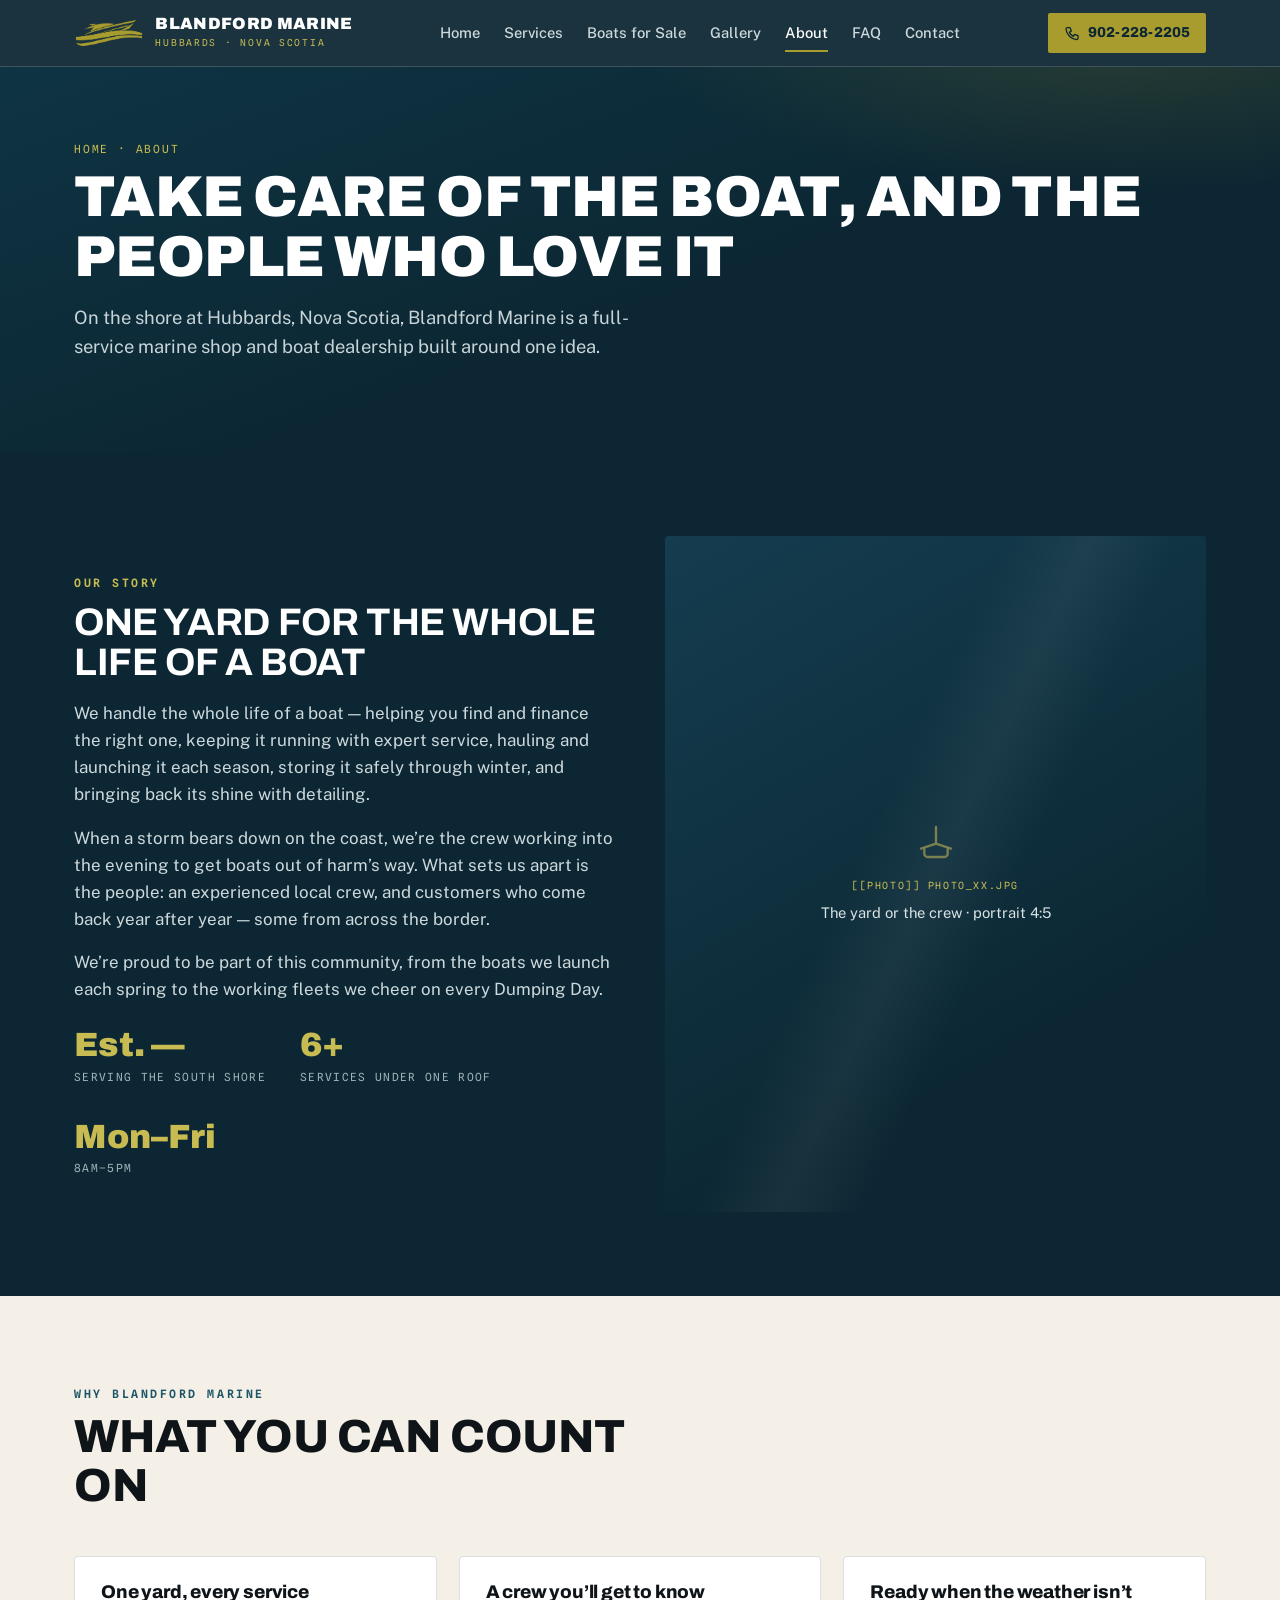
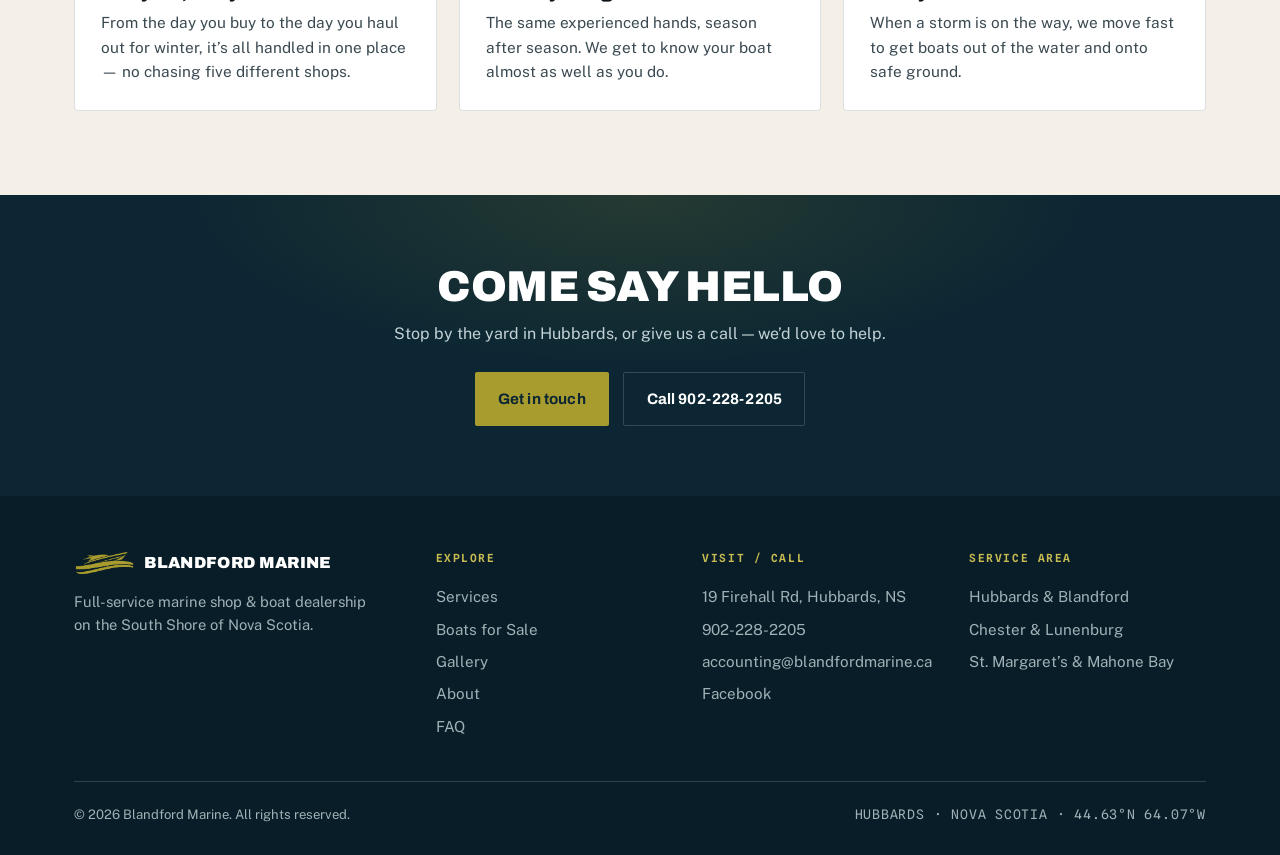
==== about.html @ 42beecc5 "Initial Blandford Marine website" ====
<!DOCTYPE html>
<html lang="en">
<head>
<meta charset="UTF-8" />
<meta name="viewport" content="width=device-width, initial-scale=1.0" />
<title>About — Blandford Marine | Hubbards, NS</title>
<meta name="description" content="Blandford Marine is a full-service marine shop and boat dealership in Hubbards, Nova Scotia, with an experienced local crew and customers who return season after season." />
<meta name="theme-color" content="#0C2733" />
<link rel="icon" href="assets/img/favicon.png" />
<link rel="preconnect" href="https://fonts.googleapis.com" />
<link rel="preconnect" href="https://fonts.gstatic.com" crossorigin />
<link href="https://fonts.googleapis.com/css2?family=Archivo:wght@500;700;800;900&family=Public+Sans:ital,wght@0,400;0,500;0,600;1,400&family=Spline+Sans+Mono:wght@400;500;600&display=swap" rel="stylesheet" />
<link rel="stylesheet" href="assets/css/style.css" />
</head>
<body>

<header class="nav">
  <div class="wrap nav-inner">
    <a class="brand" href="index.html" aria-label="Blandford Marine home">
      <img class="logo-img" src="assets/img/logo.png" alt="Blandford Marine logo" />
      <span class="wordmark"><b>Blandford Marine</b><span>HUBBARDS &middot; NOVA SCOTIA</span></span>
    </a>
    <nav class="links" id="navlinks">
      <a href="index.html">Home</a>
      <a href="services.html">Services</a>
      <a href="boats.html">Boats for Sale</a>
      <a href="gallery.html">Gallery</a>
      <a href="about.html" class="active">About</a>
      <a href="faq.html">FAQ</a>
      <a href="contact.html">Contact</a>
    </nav>
    <div style="display:flex;align-items:center;gap:10px;">
      <a class="nav-call" href="tel:+19022282205">
        <svg width="16" height="16" viewBox="0 0 24 24" fill="none"><path d="M5 4h4l2 5-3 2a14 14 0 0 0 6 6l2-3 5 2v4a2 2 0 0 1-2 2A18 18 0 0 1 3 6a2 2 0 0 1 2-2z" stroke="currentColor" stroke-width="2" stroke-linejoin="round"/></svg>
        902-228-2205
      </a>
      <button class="menu-btn" id="menuBtn" aria-label="Open menu" aria-expanded="false">
        <svg viewBox="0 0 24 24" fill="none"><path d="M3 6h18M3 12h18M3 18h18" stroke="currentColor" stroke-width="2" stroke-linecap="round"/></svg>
      </button>
    </div>
  </div>
</header>

<section class="page-hero">
  <div class="wrap">
    <div class="crumb">Home &middot; About</div>
    <h1>Take care of the boat, and the people who love it</h1>
    <p>On the shore at Hubbards, Nova Scotia, Blandford Marine is a full-service marine shop and boat dealership built around one idea.</p>
  </div>
</section>

<section class="block dark">
  <div class="wrap about-grid">
    <div class="about-copy reveal">
      <span class="eyebrow">Our story</span>
      <h2 style="margin:.5rem 0 1.1rem;font-size:clamp(1.7rem,3.4vw,2.4rem);text-transform:uppercase;">One yard for the whole life of a boat</h2>
      <p>We handle the whole life of a boat &mdash; helping you find and finance the right one, keeping it running with expert service, hauling and launching it each season, storing it safely through winter, and bringing back its shine with detailing.</p>
      <p>When a storm bears down on the coast, we&rsquo;re the crew working into the evening to get boats out of harm&rsquo;s way. What sets us apart is the people: an experienced local crew, and customers who come back year after year &mdash; some from across the border.</p>
      <p style="margin-bottom:0;">We&rsquo;re proud to be part of this community, from the boats we launch each spring to the working fleets we cheer on every Dumping Day.</p>
      <!-- [[CONFIRM]] Add the founding year + family/ownership story.
           [[CONFIRM]] A team section can go here — but only with each person's consent
           and consented photos. Do NOT publish staff/customer names from the FB posts
           without permission (and never the child referenced in one post). -->
      <div class="stat-row">
        <div class="stat"><div class="n">Est. &mdash;<!-- [[CONFIRM]] year --></div><div class="l">Serving the South Shore</div></div>
        <div class="stat"><div class="n">6+</div><div class="l">Services under one roof</div></div>
        <div class="stat"><div class="n">Mon&ndash;Fri</div><div class="l">8am&ndash;5pm <!-- [[CONFIRM]] hours --></div></div>
      </div>
    </div>
    <div class="reveal">
      <div class="ph" style="aspect-ratio:4/5;border-radius:4px;">
        <div class="ph-label">
          <svg viewBox="0 0 24 24" fill="none"><path d="M3 16l9-3 9 3M5 16v3a2 2 0 0 0 2 2h10a2 2 0 0 0 2-2v-3M12 3v10" stroke="currentColor" stroke-width="1.4" stroke-linecap="round" stroke-linejoin="round"/></svg>
          <span class="k">[[PHOTO]] photo_xx.jpg</span><span class="t">The yard or the crew &middot; portrait 4:5</span>
        </div>
      </div>
    </div>
  </div>
</section>

<!-- VALUES -->
<section class="block light">
  <div class="wrap">
    <div class="sec-head reveal">
      <span class="eyebrow on-light">Why Blandford Marine</span>
      <h2>What you can count on</h2>
    </div>
    <div class="values">
      <article class="value reveal">
        <h3>One yard, every service</h3>
        <p>From the day you buy to the day you haul out for winter, it&rsquo;s all handled in one place &mdash; no chasing five different shops.</p>
      </article>
      <article class="value reveal">
        <h3>A crew you&rsquo;ll get to know</h3>
        <p>The same experienced hands, season after season. We get to know your boat almost as well as you do.</p>
      </article>
      <article class="value reveal">
        <h3>Ready when the weather isn&rsquo;t</h3>
        <p>When a storm is on the way, we move fast to get boats out of the water and onto safe ground.</p>
      </article>
    </div>
  </div>
</section>

<section class="cta-band">
  <div class="wrap reveal">
    <h2>Come say hello</h2>
    <p>Stop by the yard in Hubbards, or give us a call &mdash; we&rsquo;d love to help.</p>
    <div class="cta-row">
      <a class="btn btn-primary" href="contact.html">Get in touch</a>
      <a class="btn btn-ghost" href="tel:+19022282205">Call 902-228-2205</a>
    </div>
  </div>
</section>

<footer class="foot">
  <div class="wrap">
    <div class="foot-grid">
      <div>
        <div class="foot-brand"><img src="assets/img/logo.png" alt="" /><b>Blandford Marine</b></div>
        <p style="font-size:.92rem;max-width:34ch;">Full-service marine shop &amp; boat dealership on the South Shore of Nova Scotia.</p>
      </div>
      <div>
        <h4>Explore</h4>
        <a href="services.html">Services</a>
        <a href="boats.html">Boats for Sale</a>
        <a href="gallery.html">Gallery</a>
        <a href="about.html">About</a>
        <a href="faq.html">FAQ</a>
      </div>
      <div>
        <h4>Visit / Call</h4>
        <a href="https://maps.google.com/?q=19+Firehall+Rd+Hubbards+NS" target="_blank" rel="noopener">19 Firehall Rd, Hubbards, NS</a>
        <a href="tel:+19022282205">902-228-2205</a>
        <a href="mailto:accounting@blandfordmarine.ca">accounting@blandfordmarine.ca</a>
        <a href="https://www.facebook.com/BlandfordMarineNovaScotia" target="_blank" rel="noopener">Facebook</a>
      </div>
      <div>
        <h4>Service area</h4>
        <a href="contact.html">Hubbards &amp; Blandford</a>
        <a href="contact.html">Chester &amp; Lunenburg</a>
        <a href="contact.html">St. Margaret&rsquo;s &amp; Mahone Bay</a>
      </div>
    </div>
    <div class="foot-bottom">
      <span>&copy; <span id="yr"></span> Blandford Marine. All rights reserved.</span>
      <span style="font-family:'Spline Sans Mono';letter-spacing:.06em;">HUBBARDS &middot; NOVA SCOTIA &middot; 44.63&deg;N 64.07&deg;W</span>
    </div>
  </div>
</footer>

<script src="assets/js/main.js"></script>
</body>
</html>
---- assets/css/style.css ----
/* ===========================================================
   Blandford Marine — shared styles
   Palette tuned to the logo gold (#A89C2E) on deep-water navy.
   No grid/tech backgrounds — solid navy + soft gold glow.
   =========================================================== */

:root{
  --hull:#0C2733;        /* deep North Atlantic — primary dark */
  --hull-2:#0F3343;
  --hull-3:#081d27;      /* footer */
  --sea:#1C5566;         /* mid petrol */
  --gold:#A89C2E;        /* logo gold — accent */
  --gold-2:#C7BB52;      /* brighter gold — hover/highlight */
  --foam:#F4F0E8;        /* warm chart-paper light surface */
  --mist:#E4EAEA;        /* cool pale surface for alternation */
  --ink:#0E1418;
  --ink-soft:#3A4951;
  --line:rgba(12,39,51,.14);
  --line-light:rgba(255,255,255,.16);
  --maxw:1180px;
  --ease:cubic-bezier(.2,.6,.2,1);
}

*{box-sizing:border-box;}
html{scroll-behavior:smooth;}
body{
  margin:0;
  font-family:"Public Sans",system-ui,sans-serif;
  color:var(--ink);
  background:var(--foam);
  line-height:1.6;
  -webkit-font-smoothing:antialiased;
}
h1,h2,h3{font-family:"Archivo",sans-serif;line-height:1.04;margin:0;letter-spacing:-.01em;}
p{margin:0 0 1rem;}
a{color:inherit;text-decoration:none;}
img{max-width:100%;display:block;}

.wrap{max-width:var(--maxw);margin:0 auto;padding:0 24px;}
.eyebrow{
  font-family:"Spline Sans Mono",monospace;
  font-size:.72rem;letter-spacing:.22em;text-transform:uppercase;
  color:var(--gold-2);font-weight:600;
}
.eyebrow.on-light{color:var(--sea);}

/* ---------- buttons ---------- */
.btn{
  display:inline-flex;align-items:center;gap:.55rem;
  font-family:"Archivo",sans-serif;font-weight:700;
  font-size:.95rem;letter-spacing:.01em;
  padding:.85rem 1.4rem;border-radius:2px;
  border:1.5px solid transparent;cursor:pointer;
  transition:transform .18s var(--ease),background .18s,color .18s,border-color .18s;
}
.btn-primary{background:var(--gold);color:var(--hull);}
.btn-primary:hover{background:var(--gold-2);transform:translateY(-2px);}
.btn-ghost{background:transparent;color:#fff;border-color:var(--line-light);}
.btn-ghost:hover{border-color:var(--gold);color:var(--gold-2);transform:translateY(-2px);}
.btn-dark{background:var(--hull);color:#fff;}
.btn-dark:hover{background:var(--sea);transform:translateY(-2px);}

/* ---------- top nav ---------- */
header.nav{
  position:sticky;top:0;z-index:50;
  background:rgba(12,39,51,.94);
  backdrop-filter:blur(8px);
  border-bottom:1px solid var(--line-light);
}
.nav-inner{display:flex;align-items:center;justify-content:space-between;height:66px;}
.brand{display:flex;align-items:center;gap:.7rem;color:#fff;}
.brand .logo-img{height:30px;width:auto;flex:none;}
.brand .wordmark b{font-family:"Archivo";font-weight:900;font-size:1.02rem;letter-spacing:.02em;text-transform:uppercase;line-height:1;display:block;}
.brand .wordmark span{font-family:"Spline Sans Mono";font-size:.6rem;letter-spacing:.18em;color:var(--gold-2);display:block;margin-top:3px;}
nav.links{display:flex;align-items:center;gap:1.5rem;}
nav.links a{
  color:#cdd9dc;font-size:.92rem;font-weight:500;
  padding:.3rem 0;position:relative;transition:color .15s;
}
nav.links a:hover{color:#fff;}
nav.links a::after{
  content:"";position:absolute;left:0;bottom:-2px;height:2px;width:0;background:var(--gold);transition:width .2s var(--ease);
}
nav.links a:hover::after,nav.links a.active::after{width:100%;}
nav.links a.active{color:#fff;}
.nav-call{
  display:inline-flex;align-items:center;gap:.5rem;
  background:var(--gold);color:var(--hull);
  font-family:"Archivo";font-weight:800;font-size:.9rem;
  padding:.55rem 1rem;border-radius:2px;transition:background .15s,transform .15s;white-space:nowrap;
}
.nav-call:hover{background:var(--gold-2);transform:translateY(-1px);}
.menu-btn{display:none;background:none;border:0;color:#fff;cursor:pointer;padding:8px;}
.menu-btn svg{width:26px;height:26px;}

/* ---------- page hero (interior pages) ---------- */
.page-hero{
  position:relative;background:linear-gradient(160deg,#11415480 0%,var(--hull) 55%);
  background-color:var(--hull);color:#fff;padding:74px 0 90px;overflow:hidden;
}
.page-hero::before{
  content:"";position:absolute;inset:0;pointer-events:none;
  background:radial-gradient(55% 60% at 88% -10%,rgba(168,156,46,.18),transparent 70%);
}
.page-hero .wrap{position:relative;}
.page-hero h1{font-size:clamp(2.2rem,5vw,3.6rem);font-weight:900;text-transform:uppercase;margin:.5rem 0 1rem;}
.page-hero p{font-size:1.15rem;color:#c8d5d8;max-width:54ch;margin:0;}
.crumb{font-family:"Spline Sans Mono";font-size:.7rem;letter-spacing:.16em;color:var(--gold-2);text-transform:uppercase;}

/* ---------- home hero ---------- */
.hero{
  position:relative;color:#fff;overflow:hidden;padding:96px 0 0;
  background:linear-gradient(165deg,#11415c 0%,var(--hull) 58%,#0a212c 100%);
}
.hero::before{
  content:"";position:absolute;inset:0;pointer-events:none;
  background:radial-gradient(50% 55% at 86% 2%,rgba(168,156,46,.20),transparent 68%);
}
.hero-grid{position:relative;display:grid;grid-template-columns:1.15fr .85fr;gap:48px;align-items:center;padding-bottom:120px;}
.hero h1{font-size:clamp(2.6rem,6vw,4.7rem);font-weight:900;text-transform:uppercase;}
.hero h1 .em{color:var(--gold-2);}
.hero-lead{font-size:1.18rem;color:#c8d5d8;max-width:42ch;margin:1.4rem 0 2rem;}
.hero-cta{display:flex;gap:14px;flex-wrap:wrap;}
.coord{
  font-family:"Spline Sans Mono";font-size:.74rem;letter-spacing:.18em;
  color:var(--gold-2);margin-bottom:1.5rem;display:flex;align-items:center;gap:.7rem;
}
.coord::before{content:"";width:34px;height:1px;background:var(--gold);display:inline-block;}
.hero-card{background:rgba(255,255,255,.05);border:1px solid var(--line-light);border-radius:4px;padding:26px 26px 18px;}
.hero-card h3{font-size:.8rem;letter-spacing:.18em;text-transform:uppercase;font-family:"Spline Sans Mono";color:var(--gold-2);font-weight:600;margin-bottom:14px;}
.hero-card ul{list-style:none;margin:0;padding:0;}
.hero-card li{display:flex;justify-content:space-between;align-items:center;padding:11px 0;border-bottom:1px solid var(--line-light);font-size:1.02rem;}
.hero-card li:last-child{border-bottom:0;}
.hero-card li span{font-family:"Spline Sans Mono";font-size:.74rem;color:#90a4aa;}

/* waterline divider (signature) */
.waterline{position:absolute;left:0;right:0;bottom:-1px;width:100%;display:block;line-height:0;}
.waterline svg{display:block;width:100%;height:auto;}

/* ---------- trust strip ---------- */
.strip{background:var(--hull-2);color:#fff;}
.strip .wrap{padding:26px 24px;display:flex;align-items:center;justify-content:space-between;gap:30px;flex-wrap:wrap;}
.strip .tag{font-family:"Archivo";font-weight:700;text-transform:uppercase;letter-spacing:.06em;font-size:.92rem;color:var(--gold-2);}
.brands{display:flex;gap:28px;flex-wrap:wrap;align-items:center;}
.brands span{font-family:"Spline Sans Mono";font-size:.82rem;letter-spacing:.04em;color:#b7c6ca;white-space:nowrap;}

/* ---------- sections ---------- */
section.block{padding:84px 0;}
.block.light{background:var(--foam);}
.block.mist{background:var(--mist);}
.block.dark{background:var(--hull);color:#fff;}
.sec-head{max-width:62ch;margin-bottom:46px;}
.sec-head h2{font-size:clamp(1.9rem,3.8vw,2.9rem);font-weight:800;text-transform:uppercase;margin:.5rem 0 .8rem;}
.sec-head p{font-size:1.1rem;color:var(--ink-soft);margin:0;}
.block.dark .sec-head p{color:#bcccd0;}
.center{text-align:center;margin-left:auto;margin-right:auto;}

/* services */
.svc-grid{display:grid;grid-template-columns:repeat(3,1fr);gap:22px;}
.svc{background:#fff;border:1px solid var(--line);border-radius:4px;padding:28px;transition:transform .2s var(--ease),box-shadow .2s,border-color .2s;position:relative;}
.svc:hover{transform:translateY(-4px);box-shadow:0 18px 40px -24px rgba(12,39,51,.5);border-color:var(--gold);}
.svc .ic{width:34px;height:34px;color:var(--sea);margin-bottom:16px;}
.svc h3{font-size:1.22rem;font-weight:800;margin-bottom:.5rem;}
.svc p{font-size:.97rem;color:var(--ink-soft);margin:0;}
.svc.feature{background:var(--hull);color:#fff;border-color:var(--hull);}
.svc.feature .ic{color:var(--gold-2);}
.svc.feature p{color:#c3d2d6;}
.svc.feature .pill{display:inline-block;font-family:"Spline Sans Mono";font-size:.64rem;letter-spacing:.16em;text-transform:uppercase;color:var(--hull);background:var(--gold-2);padding:3px 8px;border-radius:2px;margin-bottom:14px;font-weight:600;}

/* detailed service rows (services page) */
.svc-row{display:grid;grid-template-columns:1fr 1fr;gap:40px;align-items:center;padding:54px 0;border-bottom:1px solid var(--line);}
.svc-row:last-child{border-bottom:0;}
.svc-row.flip .svc-media{order:2;}
.svc-row h3{font-size:1.7rem;font-weight:800;text-transform:uppercase;margin:.5rem 0 .8rem;}
.svc-row p{color:var(--ink-soft);font-size:1.05rem;}
.svc-row ul{margin:.4rem 0 0;padding-left:1.1rem;color:var(--ink-soft);}
.svc-row li{margin-bottom:.3rem;}
.svc-media .ph{aspect-ratio:4/3;border-radius:4px;}
.svc-num{font-family:"Spline Sans Mono";font-size:.74rem;letter-spacing:.16em;color:var(--gold);text-transform:uppercase;}

/* boats */
.boats-grid{display:grid;grid-template-columns:repeat(3,1fr);gap:22px;margin-bottom:36px;}
.boat{background:#fff;border:1px solid var(--line);border-radius:4px;overflow:hidden;display:flex;flex-direction:column;}
.boat .ph{aspect-ratio:4/3;}
.boat .body{padding:20px 20px 22px;}
.boat .body h3{font-size:1.1rem;font-weight:800;margin-bottom:.3rem;}
.boat .meta{font-family:"Spline Sans Mono";font-size:.74rem;color:var(--sea);letter-spacing:.04em;margin-bottom:.7rem;}
.boat .body p{font-size:.92rem;color:var(--ink-soft);margin:0;}
.broker-note{background:var(--hull);color:#fff;border-radius:4px;padding:34px 38px;display:flex;align-items:center;justify-content:space-between;gap:28px;flex-wrap:wrap;}
.broker-note h3{font-size:1.5rem;font-weight:800;text-transform:uppercase;margin-bottom:.4rem;}
.broker-note p{color:#c3d2d6;margin:0;max-width:46ch;}

/* photo placeholder — solid navy, no grid */
.ph{
  position:relative;overflow:hidden;
  background:linear-gradient(150deg,#143d4f 0%,var(--hull) 72%);
  color:#fff;display:flex;align-items:center;justify-content:center;text-align:center;
}
.ph::after{
  content:"";position:absolute;inset:0;pointer-events:none;
  background:linear-gradient(115deg,transparent 40%,rgba(255,255,255,.05) 50%,transparent 60%);
}
.ph .ph-label{position:relative;padding:14px;}
.ph .ph-label .k{font-family:"Spline Sans Mono";font-size:.62rem;letter-spacing:.16em;text-transform:uppercase;color:var(--gold-2);display:block;margin-bottom:6px;}
.ph .ph-label .t{font-size:.92rem;color:#d8e2e4;}
.ph svg{position:relative;width:40px;height:40px;opacity:.55;margin-bottom:8px;color:var(--gold-2);}

/* gallery */
.gal{display:grid;grid-template-columns:repeat(4,1fr);grid-auto-rows:150px;gap:14px;}
.gal .ph{border-radius:3px;}
.gal .ph.tall{grid-row:span 2;}
.gal .ph.wide{grid-column:span 2;}

/* about */
.about-grid{display:grid;grid-template-columns:1fr 1fr;gap:50px;align-items:center;}
.about-copy p{font-size:1.06rem;color:#cdd9dc;}
.block.dark .about-copy .eyebrow{color:var(--gold-2);}
.stat-row{display:flex;gap:34px;margin-top:26px;flex-wrap:wrap;}
.stat .n{font-family:"Archivo";font-weight:900;font-size:2.1rem;color:var(--gold-2);line-height:1;}
.stat .l{font-family:"Spline Sans Mono";font-size:.7rem;letter-spacing:.12em;text-transform:uppercase;color:#9fb2b7;margin-top:6px;}
.values{display:grid;grid-template-columns:repeat(3,1fr);gap:22px;margin-top:10px;}
.value{background:#fff;border:1px solid var(--line);border-radius:4px;padding:26px;}
.value h3{font-size:1.15rem;font-weight:800;margin-bottom:.5rem;}
.value p{font-size:.96rem;color:var(--ink-soft);margin:0;}

/* testimonials */
.quotes{display:grid;grid-template-columns:repeat(3,1fr);gap:22px;}
.quote{background:#fff;border:1px solid var(--line);border-left:3px solid var(--gold);border-radius:4px;padding:26px;}
.quote p{font-size:1.02rem;color:var(--ink);font-style:italic;margin-bottom:1rem;}
.quote .who{font-family:"Spline Sans Mono";font-size:.74rem;letter-spacing:.06em;color:var(--sea);text-transform:uppercase;}
.placeholder-flag{font-family:"Spline Sans Mono";font-size:.66rem;letter-spacing:.1em;text-transform:uppercase;color:#7c6a13;background:#efeac9;border:1px dashed var(--gold);border-radius:3px;padding:3px 8px;display:inline-block;margin-bottom:14px;}

/* faq */
.faq-list{max-width:820px;margin:0 auto;}
.faq{background:#fff;border:1px solid var(--line);border-radius:4px;margin-bottom:12px;overflow:hidden;}
.faq summary{list-style:none;cursor:pointer;display:flex;align-items:center;justify-content:space-between;gap:18px;padding:20px 24px;font-family:"Archivo";font-weight:700;font-size:1.06rem;color:var(--hull);transition:color .15s;}
.faq summary::-webkit-details-marker{display:none;}
.faq summary:hover{color:var(--sea);}
.faq .chev{flex:none;width:14px;height:14px;border-right:2px solid var(--gold);border-bottom:2px solid var(--gold);transform:rotate(45deg);transition:transform .25s var(--ease);margin-bottom:4px;}
.faq[open] .chev{transform:rotate(-135deg);margin-bottom:-4px;}
.faq .faq-a{padding:0 24px 22px;}
.faq .faq-a p{margin:0;color:var(--ink-soft);font-size:1rem;}

/* contact */
.contact-grid{display:grid;grid-template-columns:.9fr 1.1fr;gap:46px;}
.contact-info .row{display:flex;gap:16px;padding:16px 0;border-bottom:1px solid var(--line-light);}
.contact-info .row:last-child{border-bottom:0;}
.contact-info .ic{width:22px;height:22px;color:var(--gold-2);flex:none;margin-top:3px;}
.contact-info .k{font-family:"Spline Sans Mono";font-size:.68rem;letter-spacing:.14em;text-transform:uppercase;color:#9fb2b7;}
.contact-info .v{font-size:1.12rem;color:#fff;font-weight:600;}
.contact-info .v a:hover{color:var(--gold-2);}
form.lead{background:#fff;border-radius:4px;padding:30px;color:var(--ink);}
form.lead h3{font-size:1.3rem;font-weight:800;text-transform:uppercase;margin-bottom:1.2rem;}
.field{margin-bottom:14px;}
.field label{display:block;font-family:"Spline Sans Mono";font-size:.68rem;letter-spacing:.1em;text-transform:uppercase;color:var(--ink-soft);margin-bottom:5px;}
.field input,.field select,.field textarea{width:100%;padding:.7rem .8rem;border:1px solid var(--line);border-radius:3px;font-family:inherit;font-size:.96rem;background:var(--foam);color:var(--ink);}
.field input:focus,.field select:focus,.field textarea:focus{outline:2px solid var(--sea);outline-offset:1px;border-color:var(--sea);}
.field textarea{resize:vertical;min-height:90px;}
.form-note{font-size:.78rem;color:var(--ink-soft);margin-top:10px;}
.map-wrap{margin-top:32px;border-radius:4px;overflow:hidden;border:1px solid var(--line-light);filter:saturate(.9);}

/* cta band */
.cta-band{background:var(--hull);color:#fff;text-align:center;padding:70px 0;position:relative;overflow:hidden;}
.cta-band::before{content:"";position:absolute;inset:0;background:radial-gradient(50% 80% at 50% 0%,rgba(168,156,46,.16),transparent 70%);pointer-events:none;}
.cta-band .wrap{position:relative;}
.cta-band h2{font-size:clamp(1.8rem,4vw,2.7rem);font-weight:900;text-transform:uppercase;margin-bottom:.7rem;}
.cta-band p{color:#c3d2d6;max-width:50ch;margin:0 auto 1.6rem;}
.cta-row{display:flex;gap:14px;justify-content:center;flex-wrap:wrap;}

/* footer */
footer.foot{background:var(--hull-3);color:#9fb2b7;padding:54px 0 30px;}
.foot-grid{display:grid;grid-template-columns:1.4fr 1fr 1fr 1fr;gap:30px;margin-bottom:38px;}
.foot h4{font-family:"Spline Sans Mono";font-size:.7rem;letter-spacing:.14em;text-transform:uppercase;color:var(--gold-2);margin:0 0 14px;font-weight:600;}
.foot a{display:block;color:#9fb2b7;font-size:.95rem;padding:4px 0;transition:color .15s;}
.foot a:hover{color:#fff;}
.foot .foot-brand{display:flex;align-items:center;gap:.6rem;margin-bottom:14px;}
.foot .foot-brand img{height:26px;width:auto;}
.foot .foot-brand b{color:#fff;font-family:"Archivo";font-weight:900;text-transform:uppercase;letter-spacing:.02em;}
.foot-bottom{border-top:1px solid var(--line-light);padding-top:22px;font-size:.82rem;display:flex;justify-content:space-between;gap:16px;flex-wrap:wrap;}

/* reveal */
.reveal{opacity:0;transform:translateY(22px);transition:opacity .7s var(--ease),transform .7s var(--ease);}
.reveal.in{opacity:1;transform:none;}

/* ---------- responsive ---------- */
@media(max-width:980px){
  .hero-grid{grid-template-columns:1fr;gap:34px;padding-bottom:110px;}
  .about-grid,.contact-grid,.svc-row{grid-template-columns:1fr;gap:30px;}
  .svc-row.flip .svc-media{order:0;}
  .svc-grid,.boats-grid,.quotes,.values{grid-template-columns:repeat(2,1fr);}
  .gal{grid-template-columns:repeat(2,1fr);}
  .foot-grid{grid-template-columns:1fr 1fr;}
}
@media(max-width:680px){
  nav.links{display:none;position:absolute;top:66px;left:0;right:0;flex-direction:column;align-items:flex-start;gap:0;background:var(--hull);padding:10px 24px 18px;border-bottom:1px solid var(--line-light);}
  nav.links.open{display:flex;}
  nav.links a{padding:12px 0;width:100%;border-bottom:1px solid var(--line-light);}
  .menu-btn{display:block;}
  .svc-grid,.boats-grid,.quotes,.values{grid-template-columns:1fr;}
  .strip .wrap{flex-direction:column;align-items:flex-start;gap:14px;}
  section.block{padding:60px 0;}
  .foot-grid{grid-template-columns:1fr;}
  .brand .wordmark span{display:none;}
}
@media(prefers-reduced-motion:reduce){
  *{animation:none!important;transition:none!important;}
  html{scroll-behavior:auto;}
  .reveal{opacity:1;transform:none;}
}
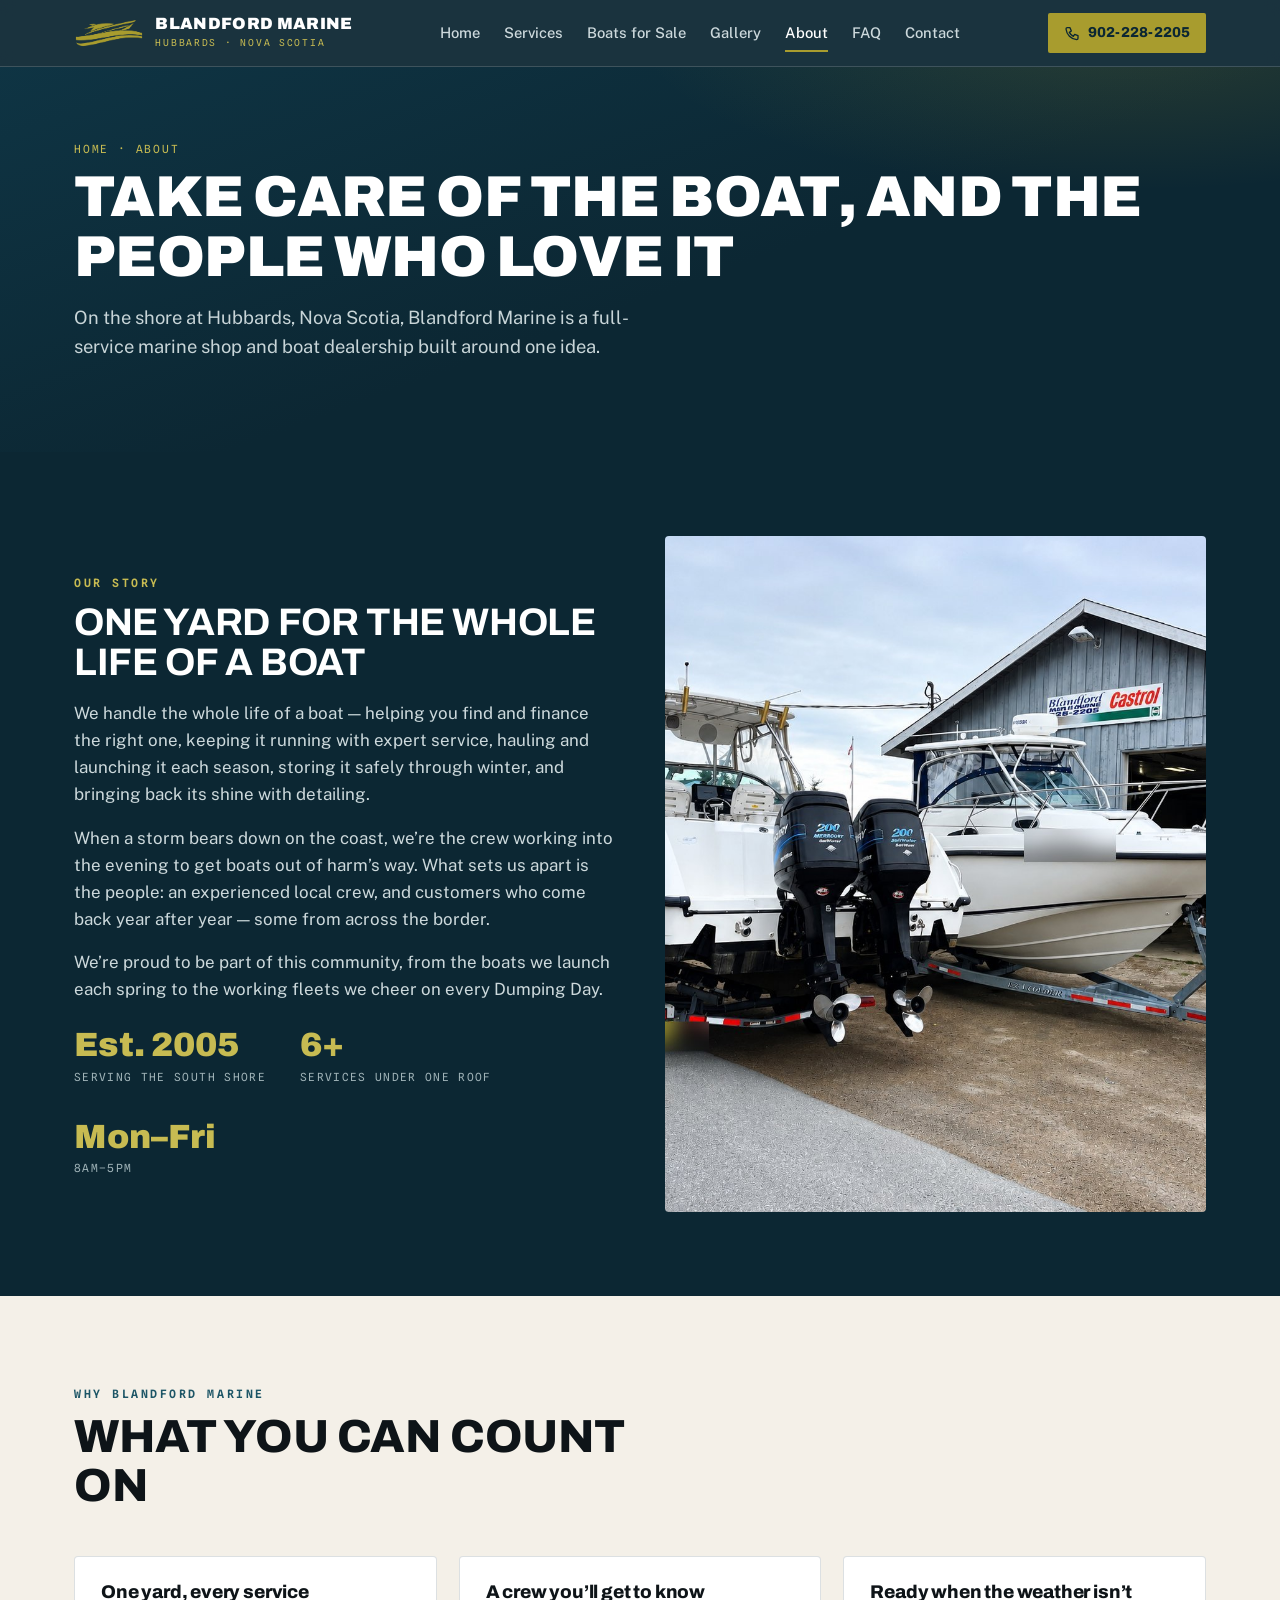
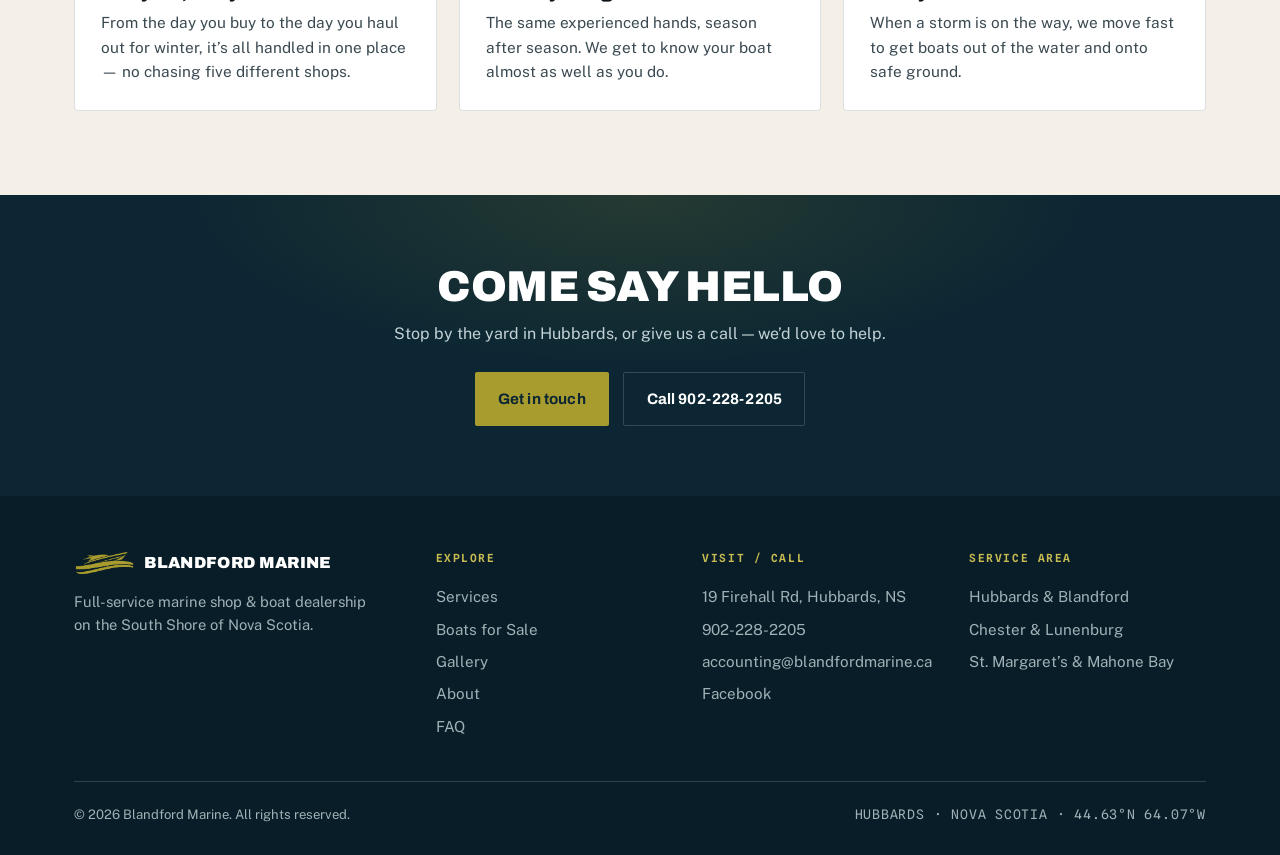
==== commit acc1295b: "Add gallery photos, shop photo + Est. 2005, homepage image" ====
--- a/about.html
+++ b/about.html
@@ -30,9 +30,9 @@
       <a href="contact.html">Contact</a>
     </nav>
     <div style="display:flex;align-items:center;gap:10px;">
-      <a class="nav-call" href="tel:+19022282205">
+      <a class="nav-call" href="tel:+19022282205" aria-label="Call 902-228-2205">
         <svg width="16" height="16" viewBox="0 0 24 24" fill="none"><path d="M5 4h4l2 5-3 2a14 14 0 0 0 6 6l2-3 5 2v4a2 2 0 0 1-2 2A18 18 0 0 1 3 6a2 2 0 0 1 2-2z" stroke="currentColor" stroke-width="2" stroke-linejoin="round"/></svg>
-        902-228-2205
+        <span class="callnum">902-228-2205</span>
       </a>
       <button class="menu-btn" id="menuBtn" aria-label="Open menu" aria-expanded="false">
         <svg viewBox="0 0 24 24" fill="none"><path d="M3 6h18M3 12h18M3 18h18" stroke="currentColor" stroke-width="2" stroke-linecap="round"/></svg>
@@ -62,18 +62,13 @@
            and consented photos. Do NOT publish staff/customer names from the FB posts
            without permission (and never the child referenced in one post). -->
       <div class="stat-row">
-        <div class="stat"><div class="n">Est. &mdash;<!-- [[CONFIRM]] year --></div><div class="l">Serving the South Shore</div></div>
+        <div class="stat"><div class="n">Est. 2005</div><div class="l">Serving the South Shore</div></div>
         <div class="stat"><div class="n">6+</div><div class="l">Services under one roof</div></div>
         <div class="stat"><div class="n">Mon&ndash;Fri</div><div class="l">8am&ndash;5pm <!-- [[CONFIRM]] hours --></div></div>
       </div>
     </div>
     <div class="reveal">
-      <div class="ph" style="aspect-ratio:4/5;border-radius:4px;">
-        <div class="ph-label">
-          <svg viewBox="0 0 24 24" fill="none"><path d="M3 16l9-3 9 3M5 16v3a2 2 0 0 0 2 2h10a2 2 0 0 0 2-2v-3M12 3v10" stroke="currentColor" stroke-width="1.4" stroke-linecap="round" stroke-linejoin="round"/></svg>
-          <span class="k">[[PHOTO]] photo_xx.jpg</span><span class="t">The yard or the crew &middot; portrait 4:5</span>
-        </div>
-      </div>
+      <img src="assets/img/gallery-yard.jpg" alt="Boats outside the Blandford Marine shop in Hubbards, Nova Scotia" loading="lazy" style="width:100%;aspect-ratio:4/5;object-fit:cover;border-radius:4px;display:block;" />
     </div>
   </div>
 </section>
--- a/assets/css/style.css
+++ b/assets/css/style.css
@@ -190,6 +190,40 @@
 .broker-note h3{font-size:1.5rem;font-weight:800;text-transform:uppercase;margin-bottom:.4rem;}
 .broker-note p{color:#c3d2d6;margin:0;max-width:46ch;}
 
+/* detailed listing (real inventory) */
+.listing{display:grid;grid-template-columns:1.05fr 1fr;gap:36px;align-items:center;background:#fff;border:1px solid var(--line);border-radius:6px;padding:24px;margin-bottom:26px;}
+.listing .info h3{font-size:1.6rem;font-weight:800;text-transform:uppercase;margin:.2rem 0 .5rem;}
+.listing .badges{display:flex;gap:8px;flex-wrap:wrap;margin-bottom:12px;}
+.listing .badge{font-family:"Spline Sans Mono";font-size:.64rem;letter-spacing:.12em;text-transform:uppercase;padding:4px 9px;border-radius:2px;font-weight:600;}
+.listing .badge.drop{background:#7c2d12;color:#fff;}
+.listing .badge.finance{background:var(--gold-2);color:var(--hull);}
+.listing .badge.loc{background:var(--mist);color:var(--sea);}
+.listing .price{font-family:"Archivo";font-weight:900;font-size:2rem;color:var(--sea);line-height:1;margin-bottom:.6rem;}
+.listing .price small{font-family:"Public Sans";font-weight:600;font-size:.8rem;color:var(--ink-soft);text-transform:uppercase;letter-spacing:.05em;margin-left:6px;}
+.listing .desc{color:var(--ink-soft);font-size:1.02rem;margin-bottom:1rem;}
+.listing .feat-title{font-family:"Spline Sans Mono";font-size:.7rem;letter-spacing:.14em;text-transform:uppercase;color:var(--sea);margin:0 0 .5rem;}
+.listing .feats{list-style:none;margin:0 0 1.2rem;padding:0;display:grid;grid-template-columns:1fr 1fr;gap:6px 18px;}
+.listing .feats li{position:relative;padding-left:18px;font-size:.95rem;color:var(--ink);}
+.listing .feats li::before{content:"";position:absolute;left:0;top:8px;width:8px;height:8px;border-right:2px solid var(--gold);border-bottom:2px solid var(--gold);transform:rotate(45deg);}
+
+/* slideshow / carousel */
+.carousel{position:relative;border-radius:5px;overflow:hidden;background:var(--hull);aspect-ratio:4/3;}
+.carousel-track{position:absolute;inset:0;}
+.carousel-slide{position:absolute;inset:0;width:100%;height:100%;object-fit:cover;opacity:0;transition:opacity .6s var(--ease);}
+.carousel-slide.active{opacity:1;}
+.carousel-btn{position:absolute;top:50%;transform:translateY(-50%);width:38px;height:38px;border-radius:50%;border:0;cursor:pointer;background:rgba(12,39,51,.55);color:#fff;font-size:1.4rem;line-height:1;display:flex;align-items:center;justify-content:center;transition:background .15s;backdrop-filter:blur(2px);}
+.carousel-btn:hover{background:var(--gold);color:var(--hull);}
+.carousel-btn.prev{left:10px;}
+.carousel-btn.next{right:10px;}
+.carousel-dots{position:absolute;bottom:10px;left:0;right:0;display:flex;gap:7px;justify-content:center;}
+.carousel-dots button{width:8px;height:8px;padding:0;border-radius:50%;border:0;background:rgba(255,255,255,.5);cursor:pointer;transition:background .15s,transform .15s;}
+.carousel-dots button.active{background:var(--gold-2);transform:scale(1.25);}
+.carousel-count{position:absolute;top:10px;right:12px;font-family:"Spline Sans Mono";font-size:.66rem;letter-spacing:.1em;color:#fff;background:rgba(12,39,51,.55);padding:3px 8px;border-radius:2px;}
+@media(max-width:980px){
+  .listing{grid-template-columns:1fr;gap:22px;}
+  .listing .feats{grid-template-columns:1fr;}
+}
+
 /* photo placeholder — solid navy, no grid */
 .ph{
   position:relative;overflow:hidden;
@@ -206,6 +240,9 @@
 .ph svg{position:relative;width:40px;height:40px;opacity:.55;margin-bottom:8px;color:var(--gold-2);}
 
 /* gallery */
+.photo-grid{display:grid;grid-template-columns:repeat(3,1fr);gap:14px;}
+.photo-grid img{width:100%;aspect-ratio:4/3;object-fit:cover;border-radius:4px;display:block;background:var(--hull);}
+.photo-grid .span2{grid-column:span 2;aspect-ratio:16/9;}
 .gal{display:grid;grid-template-columns:repeat(4,1fr);grid-auto-rows:150px;gap:14px;}
 .gal .ph{border-radius:3px;}
 .gal .ph.tall{grid-row:span 2;}
@@ -289,6 +326,8 @@
   .svc-row.flip .svc-media{order:0;}
   .svc-grid,.boats-grid,.quotes,.values{grid-template-columns:repeat(2,1fr);}
   .gal{grid-template-columns:repeat(2,1fr);}
+  .photo-grid{grid-template-columns:1fr;}
+  .photo-grid .span2{grid-column:auto;aspect-ratio:4/3;}
   .foot-grid{grid-template-columns:1fr 1fr;}
 }
 @media(max-width:680px){
@@ -296,6 +335,13 @@
   nav.links.open{display:flex;}
   nav.links a{padding:12px 0;width:100%;border-bottom:1px solid var(--line-light);}
   .menu-btn{display:block;}
+  .nav-inner{gap:10px;}
+  .brand{min-width:0;}
+  .brand .logo-img{height:26px;}
+  .brand .wordmark b{font-size:.9rem;white-space:nowrap;overflow:hidden;text-overflow:ellipsis;}
+  /* call button collapses to a round icon so it can't crowd the wordmark */
+  .nav-call .callnum{display:none;}
+  .nav-call{padding:.55rem;border-radius:50%;}
   .svc-grid,.boats-grid,.quotes,.values{grid-template-columns:1fr;}
   .strip .wrap{flex-direction:column;align-items:flex-start;gap:14px;}
   section.block{padding:60px 0;}
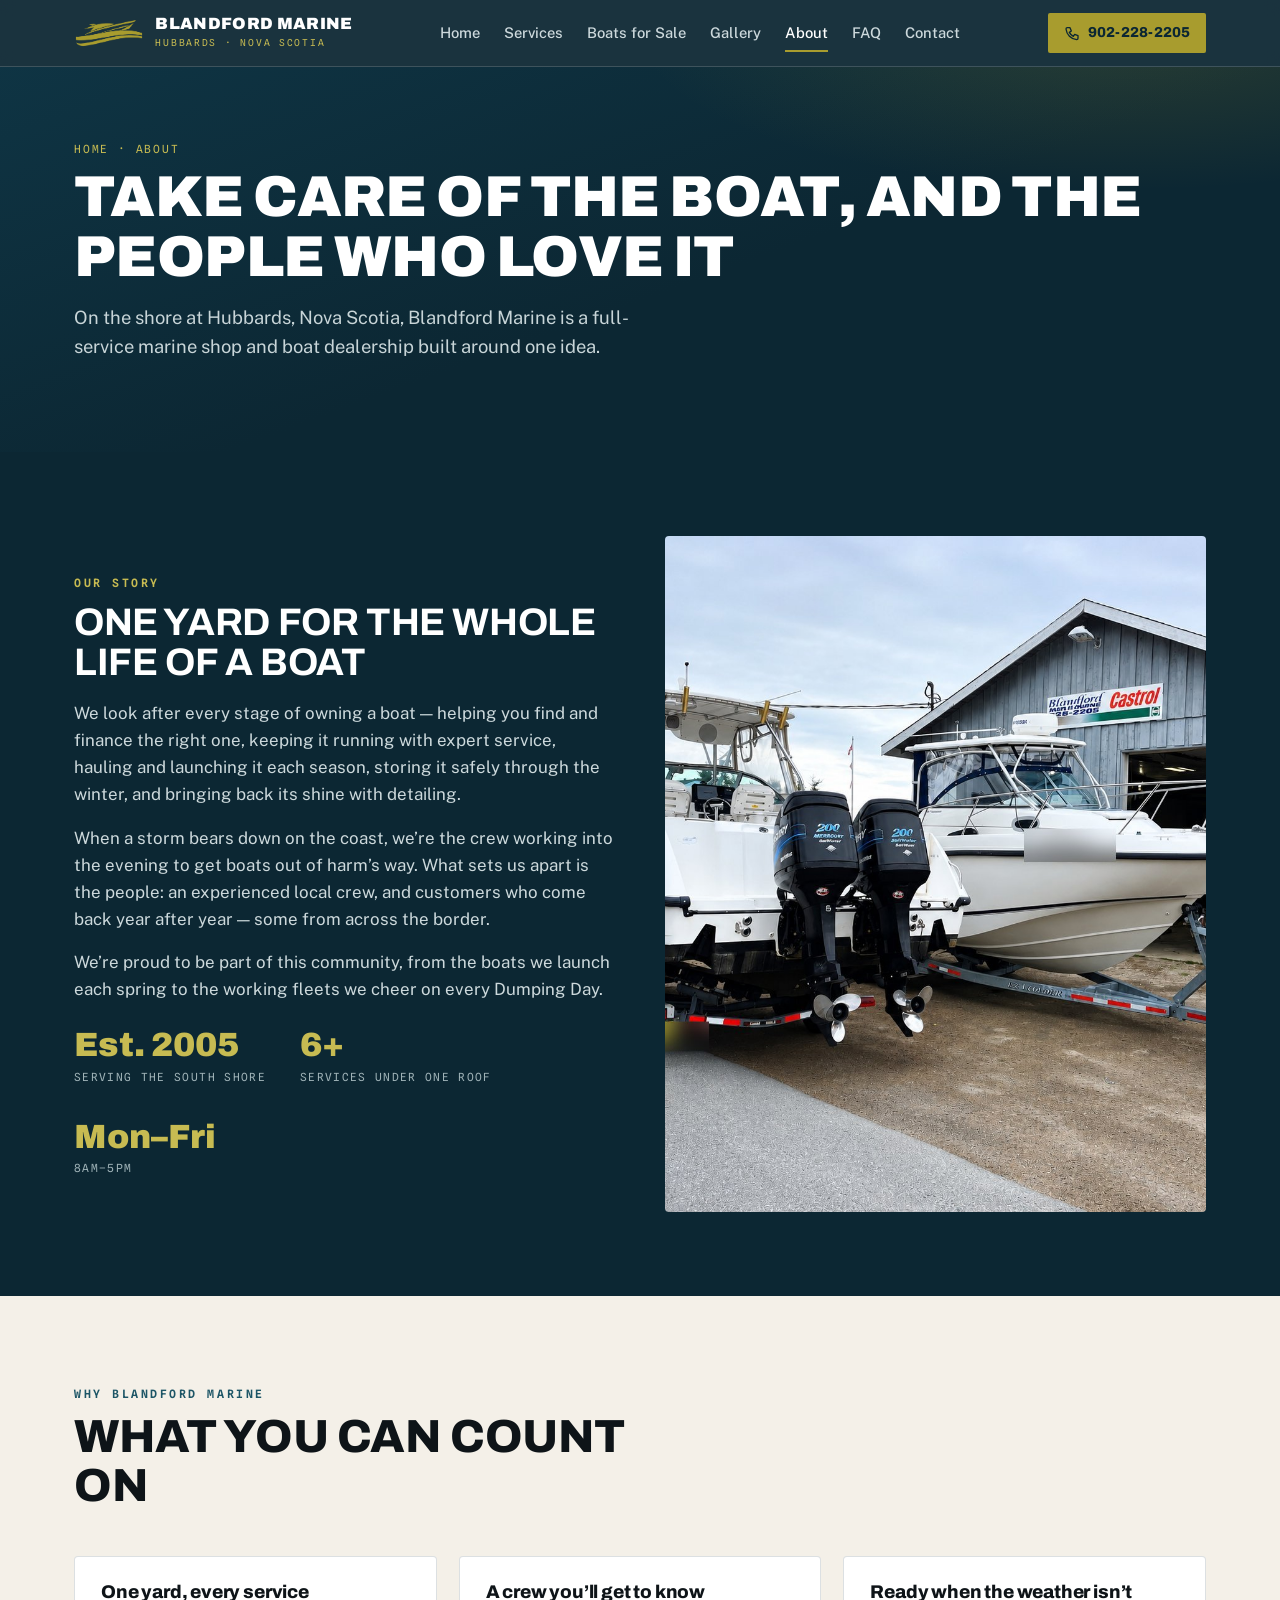
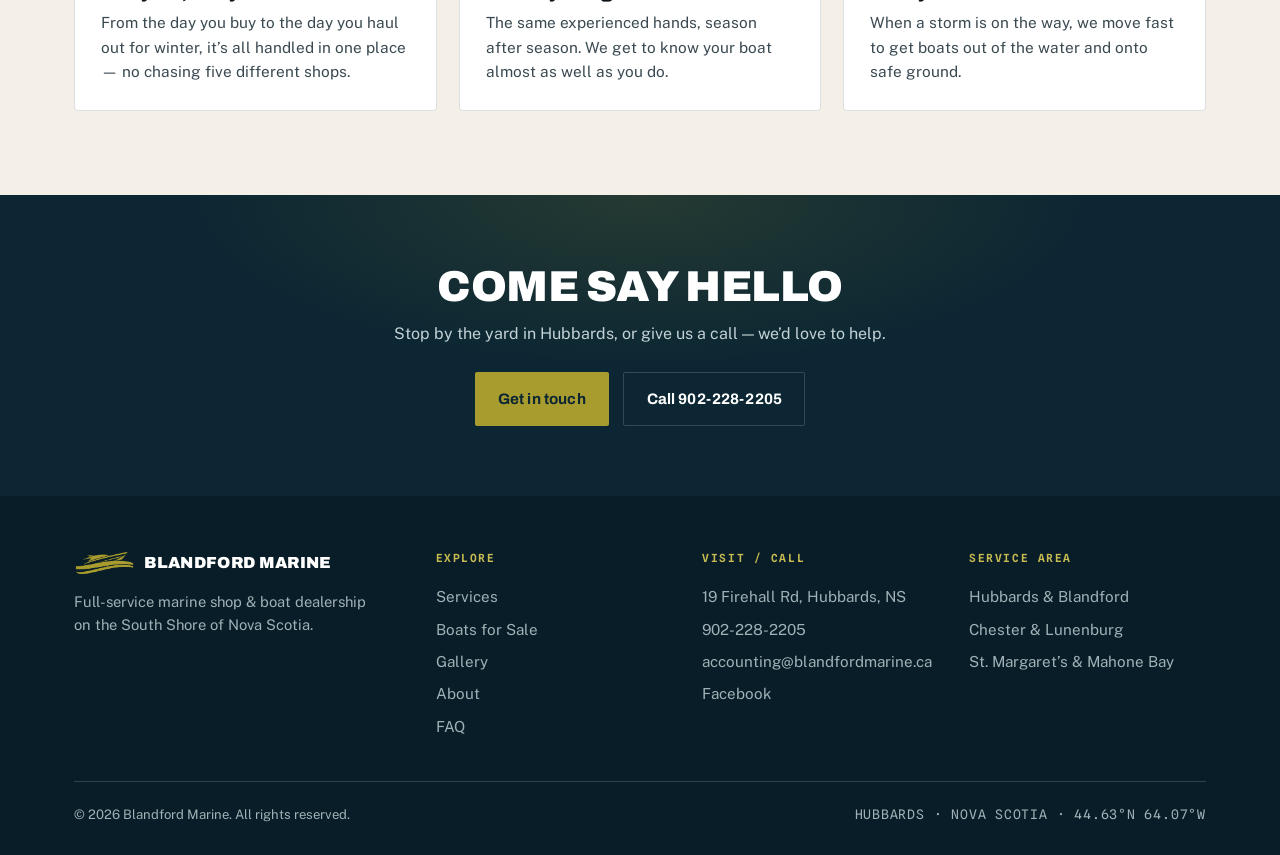
==== commit 59869cc4: "QA polish: tablet nav, real Services photos, spacing + copy fixes" ====
--- a/about.html
+++ b/about.html
@@ -54,7 +54,7 @@
     <div class="about-copy reveal">
       <span class="eyebrow">Our story</span>
       <h2 style="margin:.5rem 0 1.1rem;font-size:clamp(1.7rem,3.4vw,2.4rem);text-transform:uppercase;">One yard for the whole life of a boat</h2>
-      <p>We handle the whole life of a boat &mdash; helping you find and finance the right one, keeping it running with expert service, hauling and launching it each season, storing it safely through winter, and bringing back its shine with detailing.</p>
+      <p>We look after every stage of owning a boat &mdash; helping you find and finance the right one, keeping it running with expert service, hauling and launching it each season, storing it safely through the winter, and bringing back its shine with detailing.</p>
       <p>When a storm bears down on the coast, we&rsquo;re the crew working into the evening to get boats out of harm&rsquo;s way. What sets us apart is the people: an experienced local crew, and customers who come back year after year &mdash; some from across the border.</p>
       <p style="margin-bottom:0;">We&rsquo;re proud to be part of this community, from the boats we launch each spring to the working fleets we cheer on every Dumping Day.</p>
       <!-- [[CONFIRM]] Add the founding year + family/ownership story.
--- a/assets/css/style.css
+++ b/assets/css/style.css
@@ -67,12 +67,12 @@
   backdrop-filter:blur(8px);
   border-bottom:1px solid var(--line-light);
 }
-.nav-inner{display:flex;align-items:center;justify-content:space-between;height:66px;}
+.nav-inner{display:flex;align-items:center;justify-content:space-between;height:66px;gap:16px;flex-wrap:nowrap;}
 .brand{display:flex;align-items:center;gap:.7rem;color:#fff;}
 .brand .logo-img{height:30px;width:auto;flex:none;}
 .brand .wordmark b{font-family:"Archivo";font-weight:900;font-size:1.02rem;letter-spacing:.02em;text-transform:uppercase;line-height:1;display:block;}
 .brand .wordmark span{font-family:"Spline Sans Mono";font-size:.6rem;letter-spacing:.18em;color:var(--gold-2);display:block;margin-top:3px;}
-nav.links{display:flex;align-items:center;gap:1.5rem;}
+nav.links{display:flex;align-items:center;gap:1.5rem;flex-wrap:nowrap;}
 nav.links a{
   color:#cdd9dc;font-size:.92rem;font-weight:500;
   padding:.3rem 0;position:relative;transition:color .15s;
@@ -176,6 +176,7 @@
 .svc-row ul{margin:.4rem 0 0;padding-left:1.1rem;color:var(--ink-soft);}
 .svc-row li{margin-bottom:.3rem;}
 .svc-media .ph{aspect-ratio:4/3;border-radius:4px;}
+.svc-media img{width:100%;aspect-ratio:4/3;object-fit:cover;border-radius:4px;display:block;}
 .svc-num{font-family:"Spline Sans Mono";font-size:.74rem;letter-spacing:.16em;color:var(--gold);text-transform:uppercase;}
 
 /* boats */
@@ -211,7 +212,7 @@
 .carousel-track{position:absolute;inset:0;}
 .carousel-slide{position:absolute;inset:0;width:100%;height:100%;object-fit:cover;opacity:0;transition:opacity .6s var(--ease);}
 .carousel-slide.active{opacity:1;}
-.carousel-btn{position:absolute;top:50%;transform:translateY(-50%);width:38px;height:38px;border-radius:50%;border:0;cursor:pointer;background:rgba(12,39,51,.55);color:#fff;font-size:1.4rem;line-height:1;display:flex;align-items:center;justify-content:center;transition:background .15s;backdrop-filter:blur(2px);}
+.carousel-btn{position:absolute;top:50%;transform:translateY(-50%);width:40px;height:40px;border-radius:50%;border:0;cursor:pointer;background:rgba(12,39,51,.55);color:#fff;font-size:1.4rem;line-height:1;display:flex;align-items:center;justify-content:center;transition:background .15s;backdrop-filter:blur(2px);}
 .carousel-btn:hover{background:var(--gold);color:var(--hull);}
 .carousel-btn.prev{left:10px;}
 .carousel-btn.next{right:10px;}
@@ -261,10 +262,14 @@
 .value p{font-size:.96rem;color:var(--ink-soft);margin:0;}
 
 /* testimonials */
-.quotes{display:grid;grid-template-columns:repeat(3,1fr);gap:22px;}
+.quotes{display:grid;grid-template-columns:repeat(3,1fr);gap:22px;align-items:start;}
 .quote{background:#fff;border:1px solid var(--line);border-left:3px solid var(--gold);border-radius:4px;padding:26px;}
+.quote .stars{color:var(--gold);letter-spacing:3px;font-size:1rem;margin-bottom:12px;}
 .quote p{font-size:1.02rem;color:var(--ink);font-style:italic;margin-bottom:1rem;}
-.quote .who{font-family:"Spline Sans Mono";font-size:.74rem;letter-spacing:.06em;color:var(--sea);text-transform:uppercase;}
+.quote .reviewer{display:flex;align-items:center;gap:11px;margin-top:16px;}
+.quote .reviewer .avatar{width:44px;height:44px;border-radius:50%;object-fit:cover;flex:none;}
+.quote .who{font-family:"Archivo";font-weight:700;font-size:.97rem;color:var(--ink);letter-spacing:0;text-transform:none;line-height:1.15;}
+.quote .src{font-family:"Spline Sans Mono";font-size:.64rem;letter-spacing:.04em;color:var(--ink-soft);margin-top:3px;}
 .placeholder-flag{font-family:"Spline Sans Mono";font-size:.66rem;letter-spacing:.1em;text-transform:uppercase;color:#7c6a13;background:#efeac9;border:1px dashed var(--gold);border-radius:3px;padding:3px 8px;display:inline-block;margin-bottom:14px;}
 
 /* faq */
@@ -320,33 +325,38 @@
 .reveal.in{opacity:1;transform:none;}
 
 /* ---------- responsive ---------- */
+@media(max-width:1100px){
+  /* tablet/laptop: keep nav on one clean horizontal line */
+  .brand .wordmark{display:none;}
+  .brand .logo-img{height:28px;}
+  nav.links{gap:.9rem;}
+  nav.links a{font-size:.9rem;}
+  .nav-call .callnum{display:none;}
+  .nav-call{padding:.6rem;border-radius:50%;}
+}
 @media(max-width:980px){
   .hero-grid{grid-template-columns:1fr;gap:34px;padding-bottom:110px;}
   .about-grid,.contact-grid,.svc-row{grid-template-columns:1fr;gap:30px;}
   .svc-row.flip .svc-media{order:0;}
   .svc-grid,.boats-grid,.quotes,.values{grid-template-columns:repeat(2,1fr);}
   .gal{grid-template-columns:repeat(2,1fr);}
-  .photo-grid{grid-template-columns:1fr;}
-  .photo-grid .span2{grid-column:auto;aspect-ratio:4/3;}
+  .photo-grid{grid-template-columns:repeat(2,1fr);}
+  .photo-grid .span2{grid-column:span 2;aspect-ratio:16/9;}
   .foot-grid{grid-template-columns:1fr 1fr;}
+  section.block{padding:72px 0;}
 }
 @media(max-width:680px){
   nav.links{display:none;position:absolute;top:66px;left:0;right:0;flex-direction:column;align-items:flex-start;gap:0;background:var(--hull);padding:10px 24px 18px;border-bottom:1px solid var(--line-light);}
   nav.links.open{display:flex;}
-  nav.links a{padding:12px 0;width:100%;border-bottom:1px solid var(--line-light);}
+  nav.links a{padding:13px 0;width:100%;border-bottom:1px solid var(--line-light);font-size:1rem;}
   .menu-btn{display:block;}
-  .nav-inner{gap:10px;}
   .brand{min-width:0;}
-  .brand .logo-img{height:26px;}
-  .brand .wordmark b{font-size:.9rem;white-space:nowrap;overflow:hidden;text-overflow:ellipsis;}
-  /* call button collapses to a round icon so it can't crowd the wordmark */
-  .nav-call .callnum{display:none;}
-  .nav-call{padding:.55rem;border-radius:50%;}
   .svc-grid,.boats-grid,.quotes,.values{grid-template-columns:1fr;}
+  .gal,.photo-grid{grid-template-columns:1fr;}
+  .photo-grid .span2{grid-column:auto;aspect-ratio:4/3;}
   .strip .wrap{flex-direction:column;align-items:flex-start;gap:14px;}
-  section.block{padding:60px 0;}
+  section.block{padding:56px 0;}
   .foot-grid{grid-template-columns:1fr;}
-  .brand .wordmark span{display:none;}
 }
 @media(prefers-reduced-motion:reduce){
   *{animation:none!important;transition:none!important;}
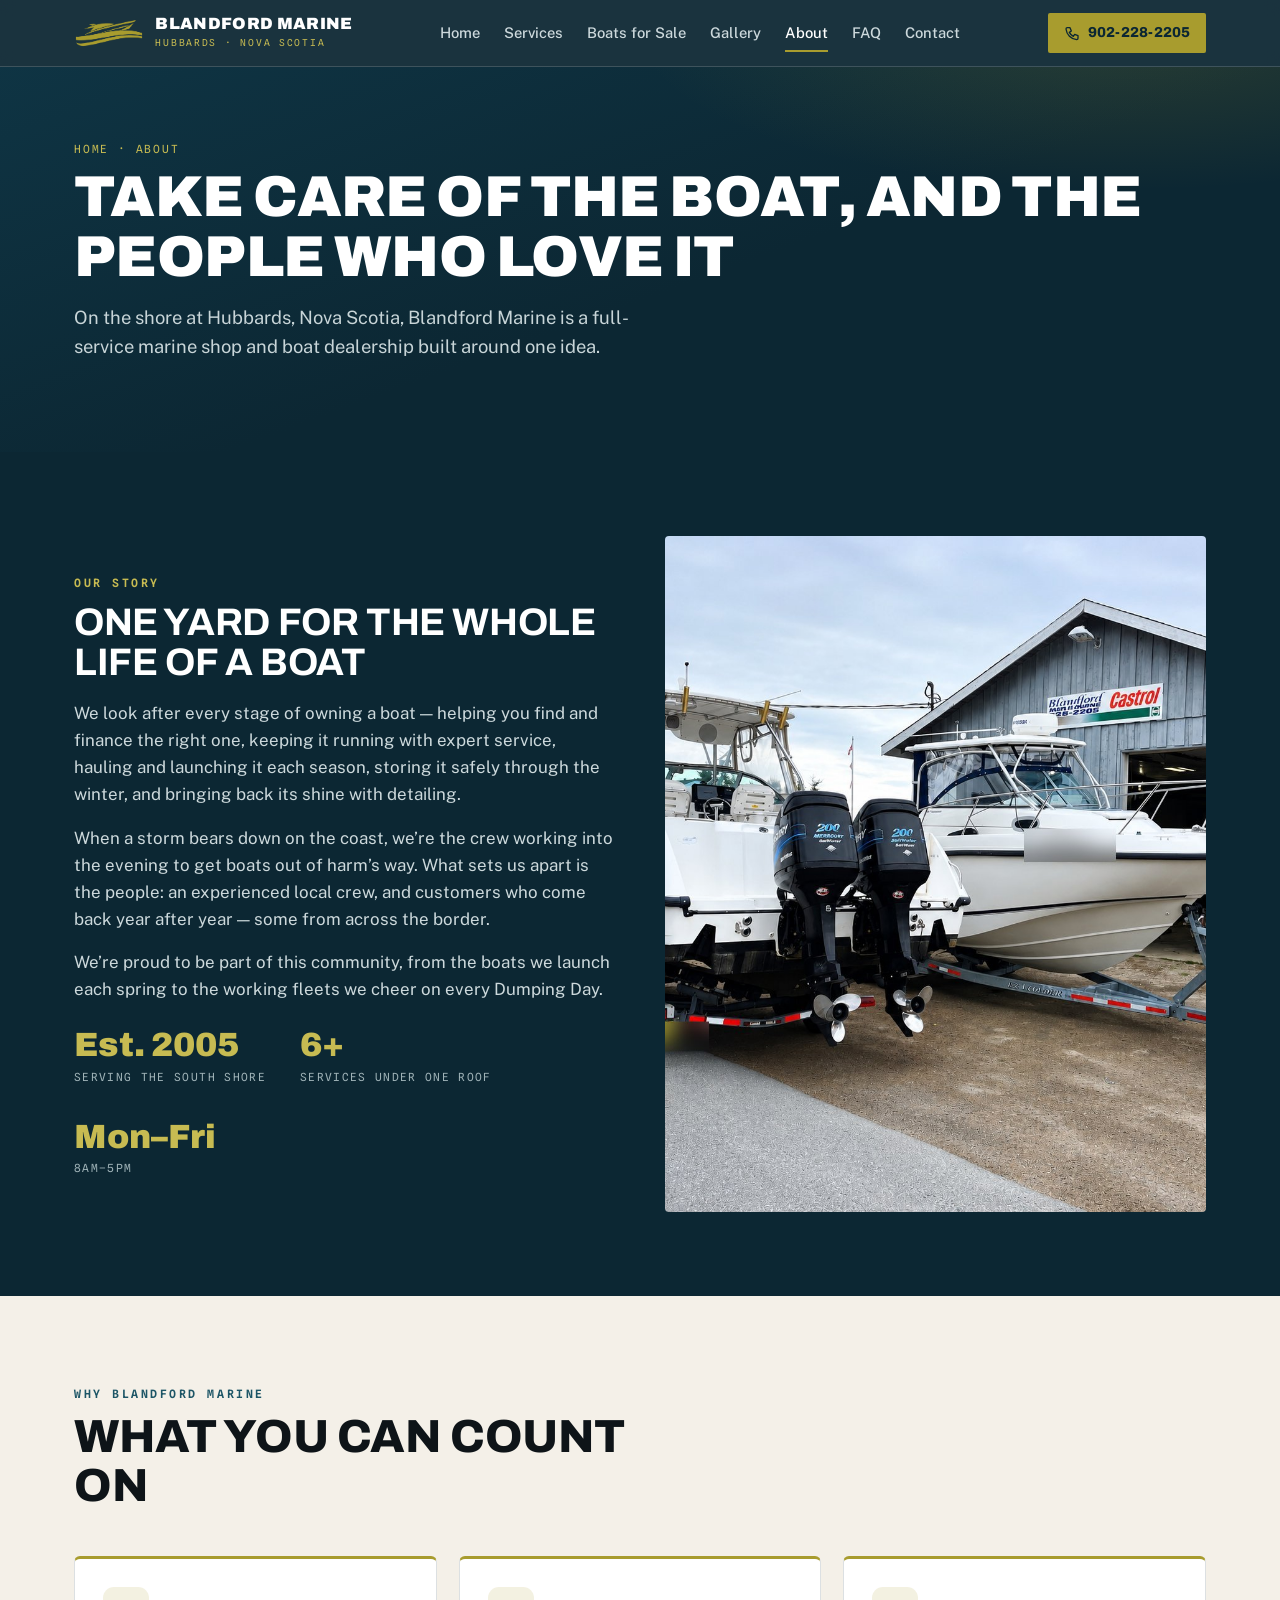
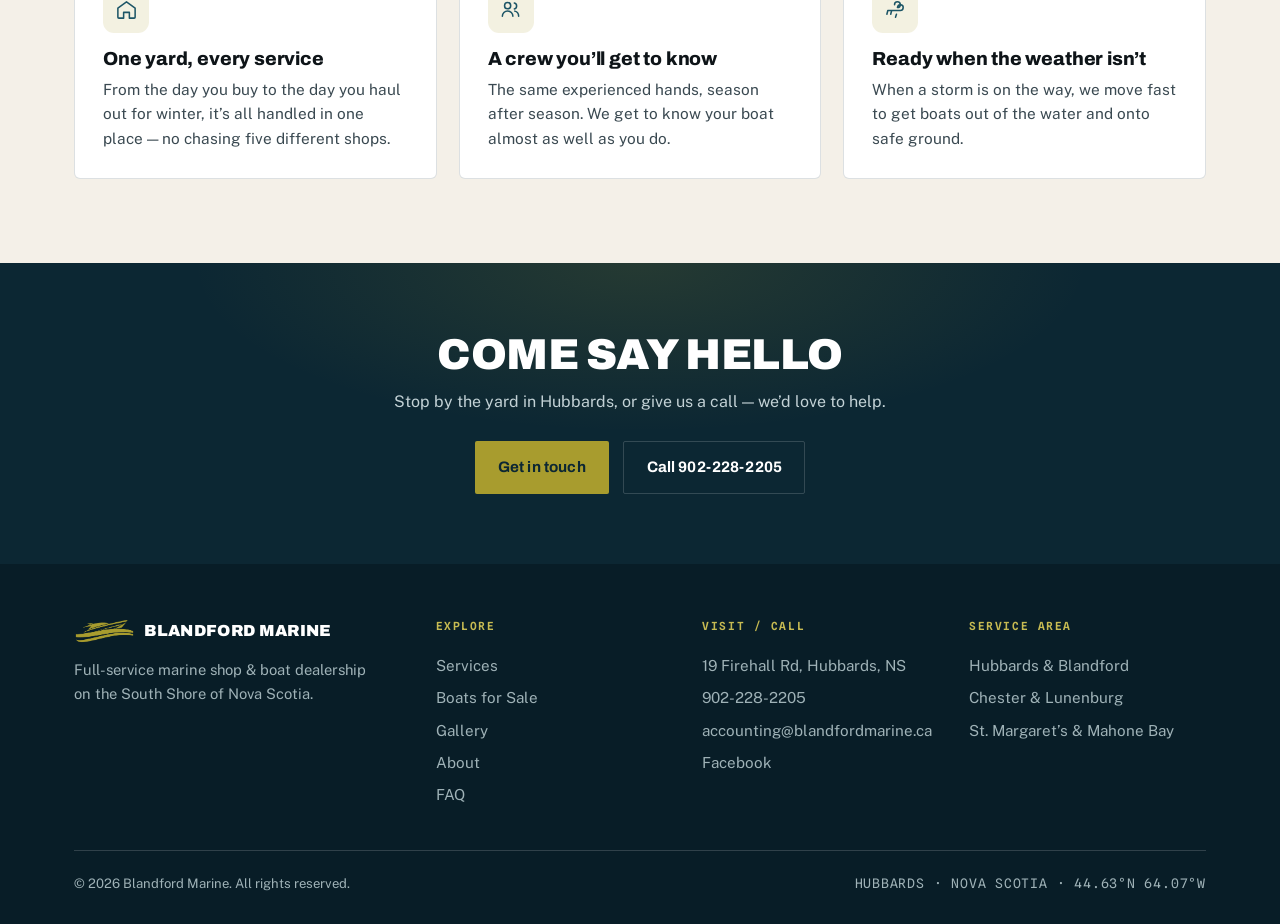
==== commit a9498e7a: "Add icons, gold accents and section header to value cards" ====
--- a/about.html
+++ b/about.html
@@ -82,14 +82,17 @@
     </div>
     <div class="values">
       <article class="value reveal">
+        <div class="ic"><svg viewBox="0 0 24 24" fill="none"><path d="M3 10.5 12 4l9 6.5V20a1 1 0 0 1-1 1h-5v-6H9v6H4a1 1 0 0 1-1-1v-9.5Z" stroke="currentColor" stroke-width="1.6" stroke-linecap="round" stroke-linejoin="round"/></svg></div>
         <h3>One yard, every service</h3>
         <p>From the day you buy to the day you haul out for winter, it&rsquo;s all handled in one place &mdash; no chasing five different shops.</p>
       </article>
       <article class="value reveal">
+        <div class="ic"><svg viewBox="0 0 24 24" fill="none"><circle cx="9" cy="8" r="3.2" stroke="currentColor" stroke-width="1.6"/><path d="M3.5 19a5.5 5.5 0 0 1 11 0M16 5.2a3.2 3.2 0 0 1 0 6.2M20.5 19a5.5 5.5 0 0 0-4-5.3" stroke="currentColor" stroke-width="1.6" stroke-linecap="round" stroke-linejoin="round"/></svg></div>
         <h3>A crew you&rsquo;ll get to know</h3>
         <p>The same experienced hands, season after season. We get to know your boat almost as well as you do.</p>
       </article>
       <article class="value reveal">
+        <div class="ic"><svg viewBox="0 0 24 24" fill="none"><path d="M4 13h13a3 3 0 1 0-2.8-4M4 13l-1 4M8 13l-1 4M13 17l-1 3M11 7a3 3 0 1 1 3 3" stroke="currentColor" stroke-width="1.6" stroke-linecap="round" stroke-linejoin="round"/></svg></div>
         <h3>Ready when the weather isn&rsquo;t</h3>
         <p>When a storm is on the way, we move fast to get boats out of the water and onto safe ground.</p>
       </article>
--- a/assets/css/style.css
+++ b/assets/css/style.css
@@ -157,6 +157,7 @@
 
 /* services */
 .svc-grid{display:grid;grid-template-columns:repeat(3,1fr);gap:22px;}
+.two-col{display:grid;grid-template-columns:1fr 1fr;gap:22px;}
 .svc{background:#fff;border:1px solid var(--line);border-radius:4px;padding:28px;transition:transform .2s var(--ease),box-shadow .2s,border-color .2s;position:relative;}
 .svc:hover{transform:translateY(-4px);box-shadow:0 18px 40px -24px rgba(12,39,51,.5);border-color:var(--gold);}
 .svc .ic{width:34px;height:34px;color:var(--sea);margin-bottom:16px;}
@@ -257,8 +258,12 @@
 .stat .n{font-family:"Archivo";font-weight:900;font-size:2.1rem;color:var(--gold-2);line-height:1;}
 .stat .l{font-family:"Spline Sans Mono";font-size:.7rem;letter-spacing:.12em;text-transform:uppercase;color:#9fb2b7;margin-top:6px;}
 .values{display:grid;grid-template-columns:repeat(3,1fr);gap:22px;margin-top:10px;}
-.value{background:#fff;border:1px solid var(--line);border-radius:4px;padding:26px;}
-.value h3{font-size:1.15rem;font-weight:800;margin-bottom:.5rem;}
+.value{background:#fff;border:1px solid var(--line);border-top:3px solid var(--gold);border-radius:6px;padding:28px;transition:transform .18s var(--ease),box-shadow .18s var(--ease);}
+.value:hover{transform:translateY(-3px);box-shadow:0 14px 32px -14px rgba(12,39,51,.28);}
+.value .ic{width:46px;height:46px;border-radius:11px;display:flex;align-items:center;justify-content:center;background:rgba(168,156,46,.14);color:var(--sea);margin-bottom:16px;transition:background .18s,color .18s;}
+.value .ic svg{width:23px;height:23px;}
+.value:hover .ic{background:var(--gold);color:var(--hull);}
+.value h3{font-size:1.18rem;font-weight:800;margin-bottom:.5rem;}
 .value p{font-size:.96rem;color:var(--ink-soft);margin:0;}
 
 /* testimonials */
@@ -351,7 +356,7 @@
   nav.links a{padding:13px 0;width:100%;border-bottom:1px solid var(--line-light);font-size:1rem;}
   .menu-btn{display:block;}
   .brand{min-width:0;}
-  .svc-grid,.boats-grid,.quotes,.values{grid-template-columns:1fr;}
+  .svc-grid,.boats-grid,.quotes,.values,.two-col{grid-template-columns:1fr;}
   .gal,.photo-grid{grid-template-columns:1fr;}
   .photo-grid .span2{grid-column:auto;aspect-ratio:4/3;}
   .strip .wrap{flex-direction:column;align-items:flex-start;gap:14px;}
